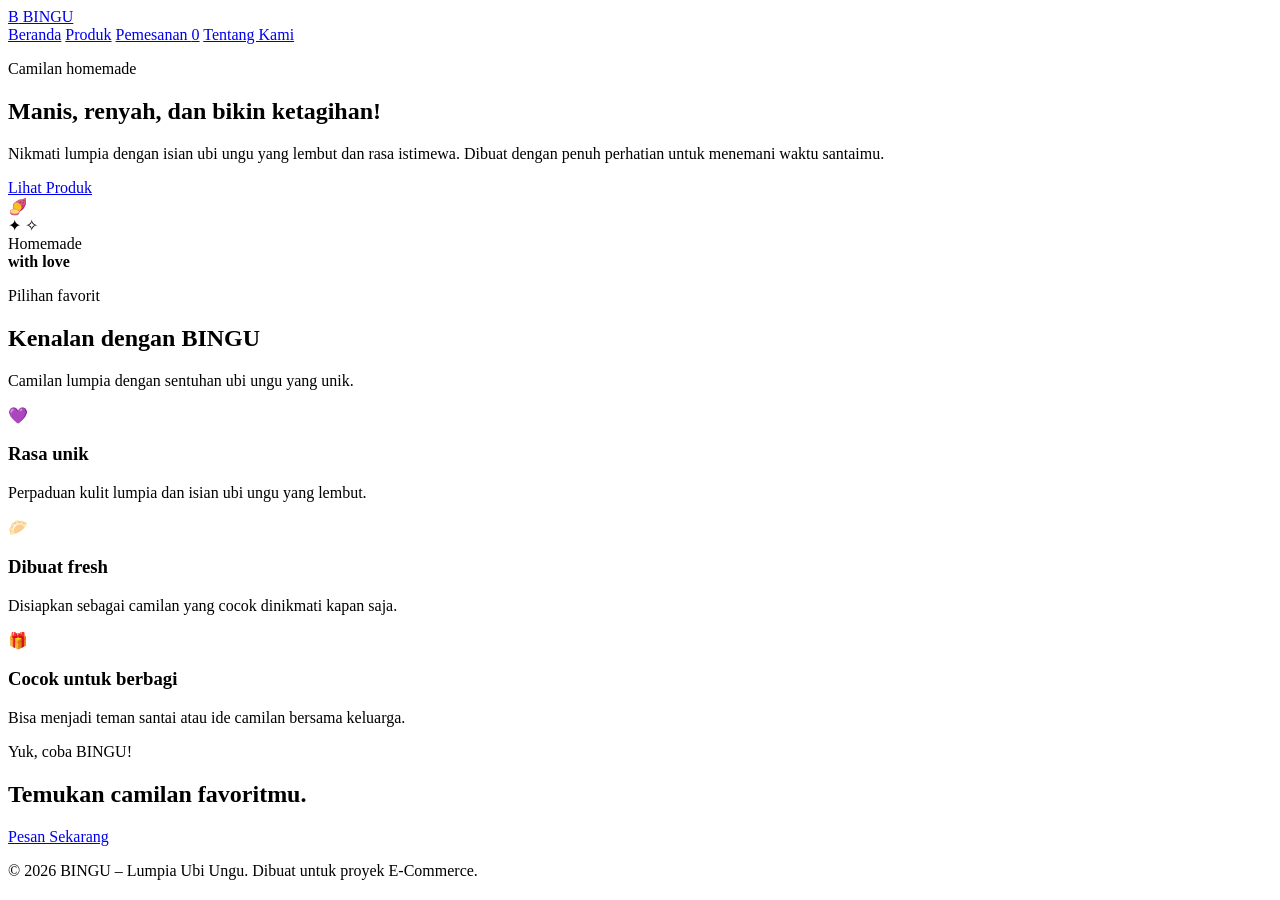
==== index.html @ 36960d4d "Add files via upload" ====
<!DOCTYPE html>
<html lang="id">
<head>
    <meta charset="UTF-8">
    <meta name="viewport" content="width=device-width, initial-scale=1.0">
    <title>BINGU - Lumpia Ubi Ungu</title>
    <link rel="stylesheet" href="css/style.css">
</head>
<body>
    <header class="header">
        <a class="logo" href="index.html"><span class="logo-icon">B</span> BINGU</a>
        <nav>
            <a class="active" href="index.html">Beranda</a>
            <a href="produk.html">Produk</a>
            <a href="pemesanan.html">Pemesanan <span class="cart-count">0</span></a>
            <a href="tentang.html">Tentang Kami</a>
        </nav>
    </header>

    <main>
        <section class="hero">
            <div class="hero-text">
                <p class="eyebrow">Camilan homemade</p>
                <h1>Manis, renyah, dan bikin <span>ketagihan!</span></h1>
                <p>Nikmati lumpia dengan isian ubi ungu yang lembut dan rasa istimewa. Dibuat dengan penuh perhatian untuk menemani waktu santaimu.</p>
                <a class="button" href="produk.html">Lihat Produk</a>
            </div>
            <div class="hero-art" aria-label="Ilustrasi lumpia ubi ungu">
                <div class="food-circle">🍠</div>
                <span class="sparkle sparkle-one">✦</span>
                <span class="sparkle sparkle-two">✧</span>
                <div class="art-label">Homemade<br><strong>with love</strong></div>
            </div>
        </section>

        <section class="section">
            <div class="section-heading">
                <p class="eyebrow">Pilihan favorit</p>
                <h2>Kenalan dengan BINGU</h2>
                <p>Camilan lumpia dengan sentuhan ubi ungu yang unik.</p>
            </div>
            <div class="feature-grid">
                <article class="feature-card"><div class="feature-icon">💜</div><h3>Rasa unik</h3><p>Perpaduan kulit lumpia dan isian ubi ungu yang lembut.</p></article>
                <article class="feature-card"><div class="feature-icon">🥟</div><h3>Dibuat fresh</h3><p>Disiapkan sebagai camilan yang cocok dinikmati kapan saja.</p></article>
                <article class="feature-card"><div class="feature-icon">🎁</div><h3>Cocok untuk berbagi</h3><p>Bisa menjadi teman santai atau ide camilan bersama keluarga.</p></article>
            </div>
        </section>

        <section class="cta">
            <div><p class="eyebrow">Yuk, coba BINGU!</p><h2>Temukan camilan favoritmu.</h2></div>
            <a class="button button-light" href="produk.html">Pesan Sekarang</a>
        </section>
    </main>

    <footer><p>© 2026 BINGU – Lumpia Ubi Ungu. Dibuat untuk proyek E-Commerce.</p></footer>
    <script src="js/script.js"></script>
</body>
</html>
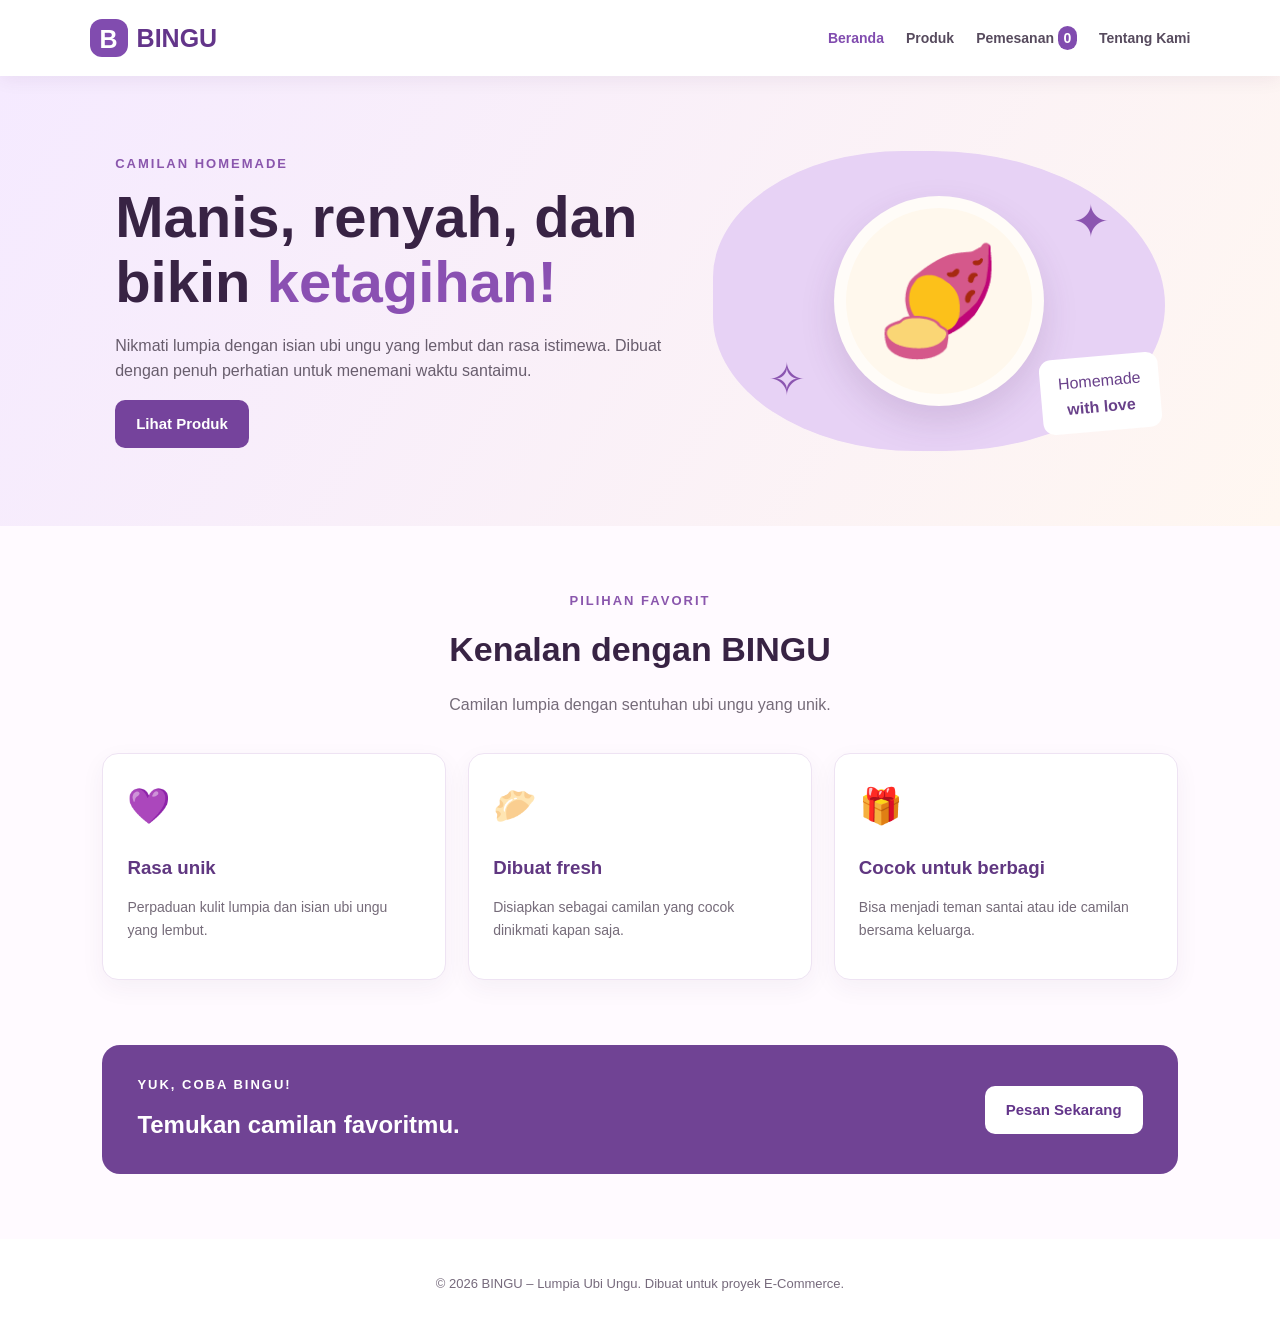
==== commit 9e908f27: "Update index.html" ====
--- a/index.html
+++ b/index.html
@@ -4,7 +4,7 @@
     <meta charset="UTF-8">
     <meta name="viewport" content="width=device-width, initial-scale=1.0">
     <title>BINGU - Lumpia Ubi Ungu</title>
-    <link rel="stylesheet" href="css/style.css">
+    <link rel="stylesheet" href="style.css">
 </head>
 <body>
     <header class="header">
--- a/style.css
+++ b/style.css
@@ -0,0 +1,373 @@
+* {
+    box-sizing: border-box;
+}
+
+body {
+    margin: 0;
+    background: #fffaff;
+    color: #34283b;
+    font-family: Arial, Helvetica, sans-serif;
+    line-height: 1.6;
+}
+
+.header {
+    display: flex;
+    justify-content: space-between;
+    align-items: center;
+    gap: 20px;
+    padding: 18px 7%;
+    background: #ffffff;
+    box-shadow: 0 3px 18px rgba(65, 35, 75, 0.07);
+    position: sticky;
+    top: 0;
+    z-index: 10;
+}
+
+.logo {
+    color: #63358a;
+    text-decoration: none;
+    font-size: 25px;
+    font-weight: bold;
+    display: flex;
+    align-items: center;
+    gap: 9px;
+}
+
+.logo-icon {
+    display: inline-grid;
+    place-items: center;
+    width: 38px;
+    height: 38px;
+    border-radius: 12px;
+    color: white;
+    background: #814caf;
+}
+
+nav {
+    display: flex;
+    align-items: center;
+    gap: 22px;
+    flex-wrap: wrap;
+}
+
+nav a {
+    color: #574b5e;
+    text-decoration: none;
+    font-size: 14px;
+    font-weight: bold;
+}
+
+nav a:hover, nav a.active {
+    color: #814caf;
+}
+
+.cart-count {
+    display: inline-block;
+    min-width: 19px;
+    padding: 1px 5px;
+    border-radius: 20px;
+    color: white;
+    background: #814caf;
+    text-align: center;
+}
+
+.hero {
+    padding: 75px 9%;
+    display: grid;
+    grid-template-columns: 1.1fr 0.9fr;
+    align-items: center;
+    gap: 45px;
+    background: linear-gradient(120deg, #f5eaff, #fff7f1);
+}
+
+.eyebrow {
+    margin: 0 0 10px;
+    color: #8a56ad;
+    font-size: 13px;
+    font-weight: bold;
+    letter-spacing: 2px;
+    text-transform: uppercase;
+}
+
+.hero h1 {
+    max-width: 620px;
+    margin: 0 0 18px;
+    color: #382344;
+    font-size: clamp(36px, 5vw, 58px);
+    line-height: 1.12;
+}
+
+.hero h1 span {
+    color: #8a50b2;
+}
+
+.hero-text > p:not(.eyebrow) {
+    max-width: 550px;
+    color: #685d6d;
+}
+
+.button {
+    display: inline-block;
+    border: 0;
+    border-radius: 10px;
+    padding: 12px 21px;
+    color: white;
+    background: #75439c;
+    text-decoration: none;
+    font-size: 15px;
+    font-weight: bold;
+    cursor: pointer;
+}
+
+.button:hover {
+    background: #5f3282;
+}
+
+.hero-art {
+    min-height: 300px;
+    position: relative;
+    display: grid;
+    place-items: center;
+    border-radius: 45% 55% 52% 48%;
+    background: #e7d2f5;
+}
+
+.food-circle {
+    display: grid;
+    place-items: center;
+    width: 210px;
+    height: 210px;
+    border: 12px solid rgba(255,255,255,.65);
+    border-radius: 50%;
+    background: #fff8ed;
+    font-size: 105px;
+    box-shadow: 0 15px 35px rgba(84, 48, 104, .15);
+}
+
+.sparkle {
+    position: absolute;
+    color: #8b55b0;
+    font-size: 45px;
+}
+
+.sparkle-one { top: 35px; right: 55px; }
+.sparkle-two { bottom: 35px; left: 55px; }
+
+.art-label {
+    position: absolute;
+    right: 5px;
+    bottom: 20px;
+    padding: 12px 18px;
+    border-radius: 12px;
+    color: #69418a;
+    background: white;
+    text-align: center;
+    transform: rotate(-5deg);
+}
+
+.section, .page-main {
+    padding: 65px 8%;
+}
+
+.section-heading, .page-heading {
+    margin: 0 auto 35px;
+    text-align: center;
+}
+
+.section-heading h2, .page-heading h1 {
+    margin: 0 0 8px;
+    color: #382344;
+    font-size: 34px;
+}
+
+.section-heading p:last-child, .page-heading > p:last-child {
+    color: #756b79;
+}
+
+.feature-grid, .product-grid {
+    display: grid;
+    grid-template-columns: repeat(3, 1fr);
+    gap: 22px;
+}
+
+.feature-card, .product-card, .panel, .about-card {
+    padding: 24px;
+    border: 1px solid #eee3f3;
+    border-radius: 16px;
+    background: white;
+    box-shadow: 0 8px 25px rgba(65, 35, 75, .05);
+}
+
+.feature-icon {
+    font-size: 35px;
+}
+
+.feature-card h3, .product-card h3 {
+    margin-bottom: 5px;
+    color: #603781;
+}
+
+.feature-card p, .product-card p {
+    color: #756b79;
+    font-size: 14px;
+}
+
+.cta {
+    margin: 0 8% 65px;
+    padding: 30px 35px;
+    border-radius: 18px;
+    display: flex;
+    align-items: center;
+    justify-content: space-between;
+    gap: 20px;
+    color: white;
+    background: #704394;
+}
+
+.cta .eyebrow, .cta h2 {
+    color: white;
+}
+
+.cta h2 { margin: 0; }
+.button-light { color: #63358a; background: white; }
+.button-light:hover { color: white; background: #51316b; }
+
+.page-main {
+    min-height: 70vh;
+    background: linear-gradient(#fffaff, #fbf5ff);
+}
+
+.page-heading {
+    max-width: 700px;
+}
+
+.product-card {
+    padding: 18px;
+}
+
+.product-art {
+    display: grid;
+    place-items: center;
+    min-height: 165px;
+    border-radius: 12px;
+    background: linear-gradient(135deg, #f0e1fb, #fff0df);
+    font-size: 75px;
+}
+
+.price {
+    display: block;
+    margin: 12px 0;
+    color: #75439c;
+    font-size: 19px;
+    font-weight: bold;
+}
+
+.product-card .button { width: 100%; text-align: center; }
+.small-note { color: #887d8d; font-size: 12px; }
+
+.checkout-layout {
+    display: grid;
+    grid-template-columns: 1fr 1fr;
+    gap: 24px;
+    align-items: start;
+}
+
+.panel h2, .about-card h2, .contact-box h2 {
+    margin-top: 0;
+    color: #603781;
+}
+
+.cart-row {
+    display: flex;
+    justify-content: space-between;
+    gap: 12px;
+    padding: 12px 0;
+    border-bottom: 1px solid #eee3f3;
+}
+
+.cart-row button {
+    border: 0;
+    color: #a13e64;
+    background: transparent;
+    cursor: pointer;
+}
+
+.cart-total {
+    display: flex;
+    justify-content: space-between;
+    margin: 18px 0;
+    padding-top: 12px;
+    border-top: 2px solid #e9d9f1;
+    font-size: 18px;
+}
+
+.text-link { color: #75439c; text-decoration: none; font-weight: bold; }
+
+form label {
+    display: block;
+    margin: 13px 0 5px;
+    font-size: 14px;
+    font-weight: bold;
+}
+
+form input, form textarea {
+    width: 100%;
+    padding: 11px;
+    border: 1px solid #d9c9e1;
+    border-radius: 8px;
+    font: inherit;
+}
+
+form input:focus, form textarea:focus {
+    outline: 2px solid #d8b8ed;
+    border-color: #8a56ad;
+}
+
+.full-button { width: 100%; margin-top: 18px; }
+.form-message { color: #603781; font-size: 14px; }
+
+.about-card {
+    max-width: 900px;
+    margin: 0 auto 30px;
+    display: grid;
+    grid-template-columns: 180px 1fr;
+    gap: 25px;
+}
+
+.about-icon {
+    display: grid;
+    place-items: center;
+    min-height: 160px;
+    border-radius: 15px;
+    background: #f1e3fa;
+    font-size: 60px;
+}
+
+.about-card p, .about-card li { color: #716777; }
+.about-card h3 { color: #75439c; }
+
+.contact-box {
+    padding: 30px;
+    border-radius: 16px;
+    background: #f1e5fa;
+    text-align: center;
+}
+
+footer {
+    padding: 22px;
+    color: #766a7c;
+    background: white;
+    text-align: center;
+    font-size: 13px;
+}
+
+@media (max-width: 760px) {
+    .header { align-items: flex-start; flex-direction: column; }
+    nav { gap: 12px; }
+    .hero { grid-template-columns: 1fr; padding: 48px 7%; }
+    .hero-art { min-height: 250px; }
+    .feature-grid, .product-grid, .checkout-layout { grid-template-columns: 1fr; }
+    .cta { align-items: flex-start; flex-direction: column; }
+    .about-card { grid-template-columns: 1fr; }
+    .section, .page-main { padding: 45px 6%; }
+}
